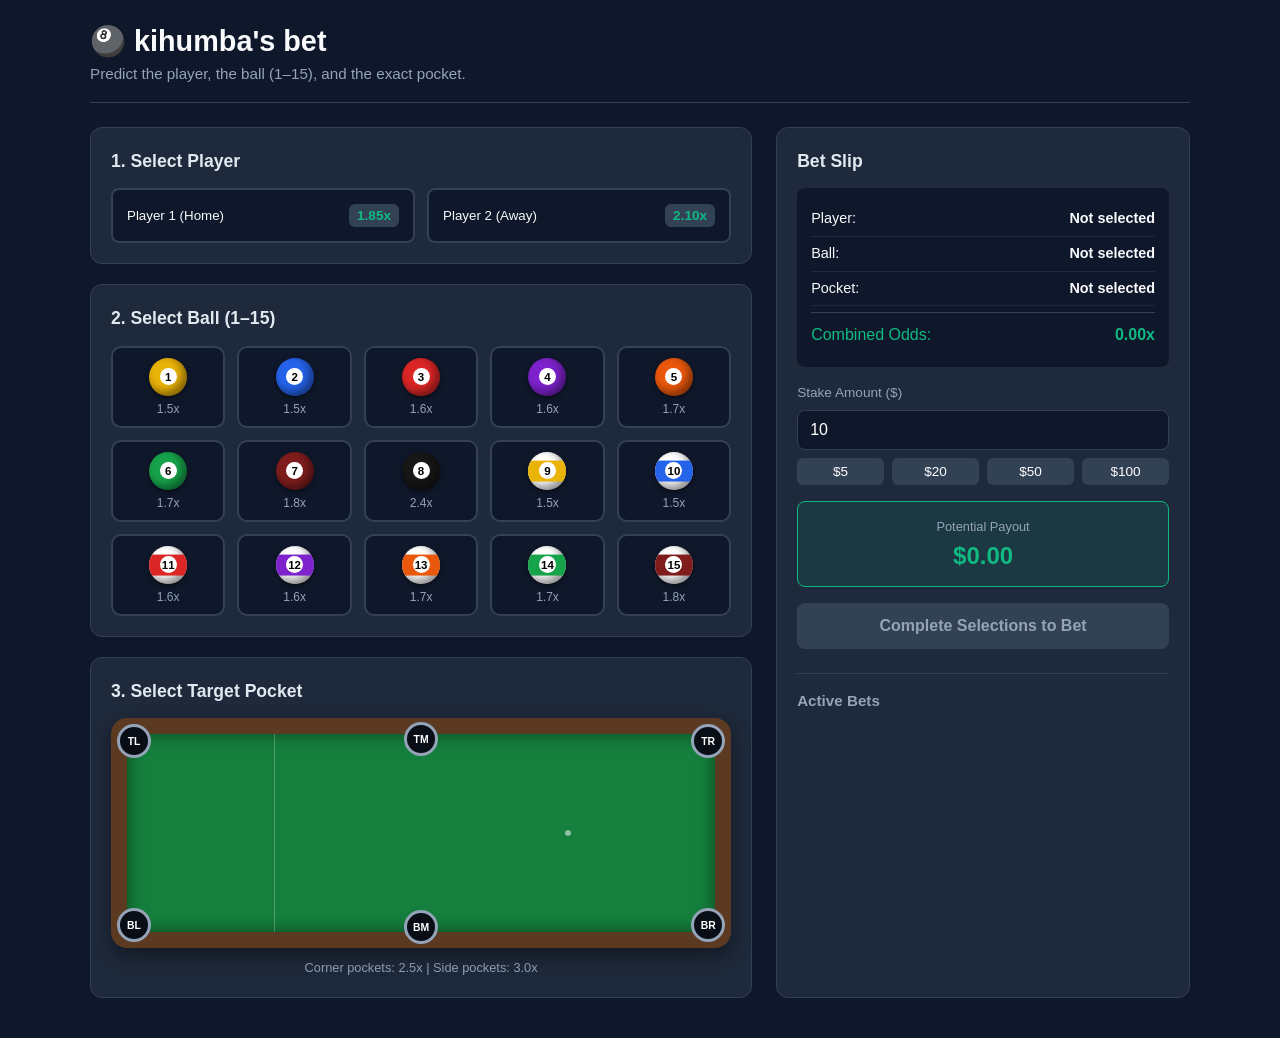
==== bet.html @ ec8fd5ef "kihumba's billiards 2.0.0/betting" ====
<!DOCTYPE html>
<html lang="en">
<head>
  <meta charset="UTF-8" />
  <meta name="viewport" content="width=device-width, initial-scale=1.0" />
  <title>8-Ball Prop Betting</title>
  <link rel="stylesheet" href="style.css" />
</head>
<body>
  <div class="app-container">
    <header>
      <h1>🎱 kihumba's bet</h1>
      <p>Predict the player, the ball (1–15), and the exact pocket.</p>
    </header>

    <main class="betting-grid">
      <!-- Left Column: Selections -->
      <section class="selection-panel">
        <!-- Step 1: Player Selection -->
        <div class="card">
          <h2>1. Select Player</h2>
          <div class="player-options" id="player-options">
            <button type="button" class="player-btn" data-player="Player 1" data-odds="1.85">
              <span class="player-name">Player 1 (Home)</span>
              <span class="odds-badge">1.85x</span>
            </button>
            <button type="button" class="player-btn" data-player="Player 2" data-odds="2.10">
              <span class="player-name">Player 2 (Away)</span>
              <span class="odds-badge">2.10x</span>
            </button>
          </div>
        </div>

        <!-- Step 2: Ball Selection (1-15) -->
        <div class="card">
          <h2>2. Select Ball (1–15)</h2>
          <div class="ball-grid" id="ball-grid">
            <!-- Balls 1-15 generated via JS -->
          </div>
        </div>

        <!-- Step 3: Pocket Selection -->
        <div class="card">
          <h2>3. Select Target Pocket</h2>
          <div class="pool-table">
            <div class="table-felt">
              <div class="center-spot"></div>
              <div class="head-string"></div>
            </div>
            <!-- 6 Pockets -->
            <button type="button" class="pocket top-left" data-pocket="Top Left" data-odds="2.5">TL</button>
            <button type="button" class="pocket top-middle" data-pocket="Top Middle" data-odds="3.0">TM</button>
            <button type="button" class="pocket top-right" data-pocket="Top Right" data-odds="2.5">TR</button>
            <button type="button" class="pocket bottom-left" data-pocket="Bottom Left" data-odds="2.5">BL</button>
            <button type="button" class="pocket bottom-middle" data-pocket="Bottom Middle" data-odds="3.0">BM</button>
            <button type="button" class="pocket bottom-right" data-pocket="Bottom Right" data-odds="2.5">BR</button>
          </div>
          <p class="hint">Corner pockets: 2.5x | Side pockets: 3.0x</p>
        </div>
      </section>

      <!-- Right Column: Bet Slip -->
      <aside class="bet-slip card">
        <h2>Bet Slip</h2>
        <div class="slip-details">
          <div class="slip-row">
            <span>Player:</span>
            <strong id="summary-player">Not selected</strong>
          </div>
          <div class="slip-row">
            <span>Ball:</span>
            <strong id="summary-ball">Not selected</strong>
          </div>
          <div class="slip-row">
            <span>Pocket:</span>
            <strong id="summary-pocket">Not selected</strong>
          </div>
          <div class="slip-row highlight">
            <span>Combined Odds:</span>
            <strong id="summary-odds">0.00x</strong>
          </div>
        </div>

        <div class="stake-control">
          <label for="stake-input">Stake Amount ($)</label>
          <input type="number" id="stake-input" min="1" step="1" value="10" placeholder="Enter stake" />
          <div class="quick-stakes">
            <button type="button" class="quick-btn" data-amount="5">$5</button>
            <button type="button" class="quick-btn" data-amount="20">$20</button>
            <button type="button" class="quick-btn" data-amount="50">$50</button>
            <button type="button" class="quick-btn" data-amount="100">$100</button>
          </div>
        </div>

        <div class="payout-box">
          <span>Potential Payout</span>
          <div class="payout-amount" id="potential-payout">$0.00</div>
        </div>

        <button type="button" id="place-bet-btn" class="submit-btn" disabled>
          Complete Selections to Bet
        </button>

        <div id="bet-history" class="bet-history">
          <h3>Active Bets</h3>
          <ul id="history-list"></ul>
        </div>
      </aside>
    </main>
  </div>

  <script src="script.js"></script>
</body>
</html>
---- style.css ----
:root {
  --bg-dark: #0f172a;
  --card-bg: #1e293b;
  --border: #334155;
  --text-main: #f8fafc;
  --text-muted: #94a3b8;
  --accent: #10b981;
  --accent-hover: #059669;
  --table-wood: #5c3a21;
  --table-felt: #15803d;
}

* {
  box-sizing: border-box;
  margin: 0;
  padding: 0;
  font-family: -apple-system, BlinkMacSystemFont, "Segoe UI", Roboto, sans-serif;
}

body {
  background-color: var(--bg-dark);
  color: var(--text-main);
  padding: 20px;
  line-height: 1.5;
}

.app-container {
  max-width: 1100px;
  margin: 0 auto;
}

header {
  margin-bottom: 24px;
  border-bottom: 1px solid var(--border);
  padding-bottom: 16px;
}

header h1 {
  font-size: 1.8rem;
}

header p {
  color: var(--text-muted);
  font-size: 0.95rem;
}

.betting-grid {
  display: grid;
  grid-template-columns: 1.6fr 1fr;
  gap: 24px;
}

@media (max-width: 820px) {
  .betting-grid {
    grid-template-columns: 1fr;
  }
}

.card {
  background: var(--card-bg);
  border: 1px solid var(--border);
  border-radius: 12px;
  padding: 20px;
  margin-bottom: 20px;
}

h2 {
  font-size: 1.1rem;
  margin-bottom: 14px;
  color: #e2e8f0;
}

/* Player Buttons */
.player-options {
  display: grid;
  grid-template-columns: 1fr 1fr;
  gap: 12px;
}

.player-btn {
  background: #0f172a;
  border: 2px solid var(--border);
  color: var(--text-main);
  padding: 14px;
  border-radius: 8px;
  cursor: pointer;
  display: flex;
  justify-content: space-between;
  align-items: center;
  transition: all 0.2s;
}

.player-btn:hover {
  border-color: var(--accent);
}

.player-btn.selected {
  border-color: var(--accent);
  background: rgba(16, 185, 129, 0.15);
}

.odds-badge {
  background: #334155;
  padding: 4px 8px;
  border-radius: 6px;
  font-weight: bold;
  font-size: 0.85rem;
  color: var(--accent);
}

/* Pool Balls Grid */
.ball-grid {
  display: grid;
  grid-template-columns: repeat(5, 1fr);
  gap: 12px;
}

.ball-btn {
  background: #0f172a;
  border: 2px solid var(--border);
  border-radius: 10px;
  padding: 10px 6px;
  cursor: pointer;
  display: flex;
  flex-direction: column;
  align-items: center;
  gap: 6px;
  color: var(--text-main);
  transition: transform 0.15s, border-color 0.2s;
}

.ball-btn:hover {
  transform: translateY(-2px);
  border-color: #64748b;
}

.ball-btn.selected {
  border-color: var(--accent);
  background: rgba(16, 185, 129, 0.15);
}

.ball-graphic {
  width: 38px;
  height: 38px;
  border-radius: 50%;
  display: flex;
  align-items: center;
  justify-content: center;
  position: relative;
  box-shadow: inset -4px -4px 8px rgba(0, 0, 0, 0.45), 0 2px 4px rgba(0, 0, 0, 0.5);
  overflow: hidden;
}

/* Stripe styling for balls 9-15 */
.ball-graphic.striped {
  background: #ffffff !important;
}

.ball-graphic.striped::before {
  content: "";
  position: absolute;
  width: 100%;
  height: 55%;
  background: var(--stripe-color);
  top: 50%;
  transform: translateY(-50%);
}

.ball-number {
  width: 17px;
  height: 17px;
  background: #fff;
  color: #000;
  border-radius: 50%;
  font-size: 0.72rem;
  font-weight: 800;
  display: flex;
  align-items: center;
  justify-content: center;
  z-index: 1;
}

.ball-odds {
  font-size: 0.75rem;
  color: var(--text-muted);
}

/* Pool Table Graphic */
.pool-table {
  position: relative;
  width: 100%;
  height: 230px;
  background: var(--table-wood);
  border-radius: 16px;
  padding: 16px;
  box-shadow: 0 8px 20px rgba(0, 0, 0, 0.4);
}

.table-felt {
  width: 100%;
  height: 100%;
  background: var(--table-felt);
  border-radius: 8px;
  position: relative;
  box-shadow: inset 0 0 18px rgba(0, 0, 0, 0.5);
}

.head-string {
  position: absolute;
  left: 25%;
  top: 0;
  bottom: 0;
  width: 1px;
  background: rgba(255, 255, 255, 0.25);
}

.center-spot {
  position: absolute;
  left: 75%;
  top: 50%;
  width: 6px;
  height: 6px;
  background: rgba(255, 255, 255, 0.5);
  border-radius: 50%;
  transform: translate(-50%, -50%);
}

.pocket {
  position: absolute;
  width: 34px;
  height: 34px;
  border-radius: 50%;
  background: #090d16;
  border: 3px solid #94a3b8;
  color: #fff;
  font-size: 0.65rem;
  font-weight: bold;
  cursor: pointer;
  transition: all 0.2s;
  z-index: 2;
}

.pocket:hover {
  transform: scale(1.15);
  border-color: var(--accent);
}

.pocket.selected {
  background: var(--accent);
  color: #000;
  border-color: #fff;
  box-shadow: 0 0 14px var(--accent);
}

.top-left { top: 6px; left: 6px; }
.top-middle { top: 4px; left: 50%; transform: translateX(-50%); }
.top-middle:hover { transform: translateX(-50%) scale(1.15); }
.top-right { top: 6px; right: 6px; }
.bottom-left { bottom: 6px; left: 6px; }
.bottom-middle { bottom: 4px; left: 50%; transform: translateX(-50%); }
.bottom-middle:hover { transform: translateX(-50%) scale(1.15); }
.bottom-right { bottom: 6px; right: 6px; }

.hint {
  font-size: 0.8rem;
  color: var(--text-muted);
  margin-top: 10px;
  text-align: center;
}

/* Bet Slip */
.slip-details {
  background: #0f172a;
  border-radius: 8px;
  padding: 14px;
  margin-bottom: 16px;
}

.slip-row {
  display: flex;
  justify-content: space-between;
  padding: 6px 0;
  border-bottom: 1px solid #1e293b;
  font-size: 0.9rem;
}

.slip-row:last-child {
  border-bottom: none;
}

.slip-row.highlight {
  margin-top: 6px;
  padding-top: 10px;
  border-top: 1px solid var(--border);
  color: var(--accent);
  font-size: 1rem;
}

.stake-control label {
  display: block;
  font-size: 0.85rem;
  color: var(--text-muted);
  margin-bottom: 6px;
}

.stake-control input {
  width: 100%;
  padding: 10px 12px;
  border-radius: 8px;
  border: 1px solid var(--border);
  background: #0f172a;
  color: #fff;
  font-size: 1rem;
  margin-bottom: 8px;
}

.quick-stakes {
  display: grid;
  grid-template-columns: repeat(4, 1fr);
  gap: 8px;
  margin-bottom: 16px;
}

.quick-btn {
  background: #334155;
  border: none;
  color: #fff;
  padding: 6px;
  border-radius: 6px;
  cursor: pointer;
  font-size: 0.85rem;
}

.quick-btn:hover {
  background: #475569;
}

.payout-box {
  background: rgba(16, 185, 129, 0.1);
  border: 1px solid var(--accent);
  border-radius: 8px;
  padding: 12px;
  text-align: center;
  margin-bottom: 16px;
}

.payout-box span {
  font-size: 0.8rem;
  color: var(--text-muted);
}

.payout-amount {
  font-size: 1.5rem;
  font-weight: 800;
  color: var(--accent);
}

.submit-btn {
  width: 100%;
  padding: 14px;
  border: none;
  border-radius: 8px;
  background: var(--accent);
  color: #052e16;
  font-weight: 800;
  font-size: 1rem;
  cursor: pointer;
  transition: background 0.2s;
}

.submit-btn:disabled {
  background: #334155;
  color: #94a3b8;
  cursor: not-allowed;
}

.submit-btn:not(:disabled):hover {
  background: var(--accent-hover);
  color: #fff;
}

.bet-history {
  margin-top: 24px;
  border-top: 1px solid var(--border);
  padding-top: 16px;
}

.bet-history h3 {
  font-size: 0.95rem;
  margin-bottom: 10px;
  color: var(--text-muted);
}

#history-list {
  list-style: none;
  display: flex;
  flex-direction: column;
  gap: 8px;
  max-height: 200px;
  overflow-y: auto;
}

.history-item {
  background: #0f172a;
  padding: 10px;
  border-radius: 6px;
  font-size: 0.82rem;
  border-left: 3px solid var(--accent);
}
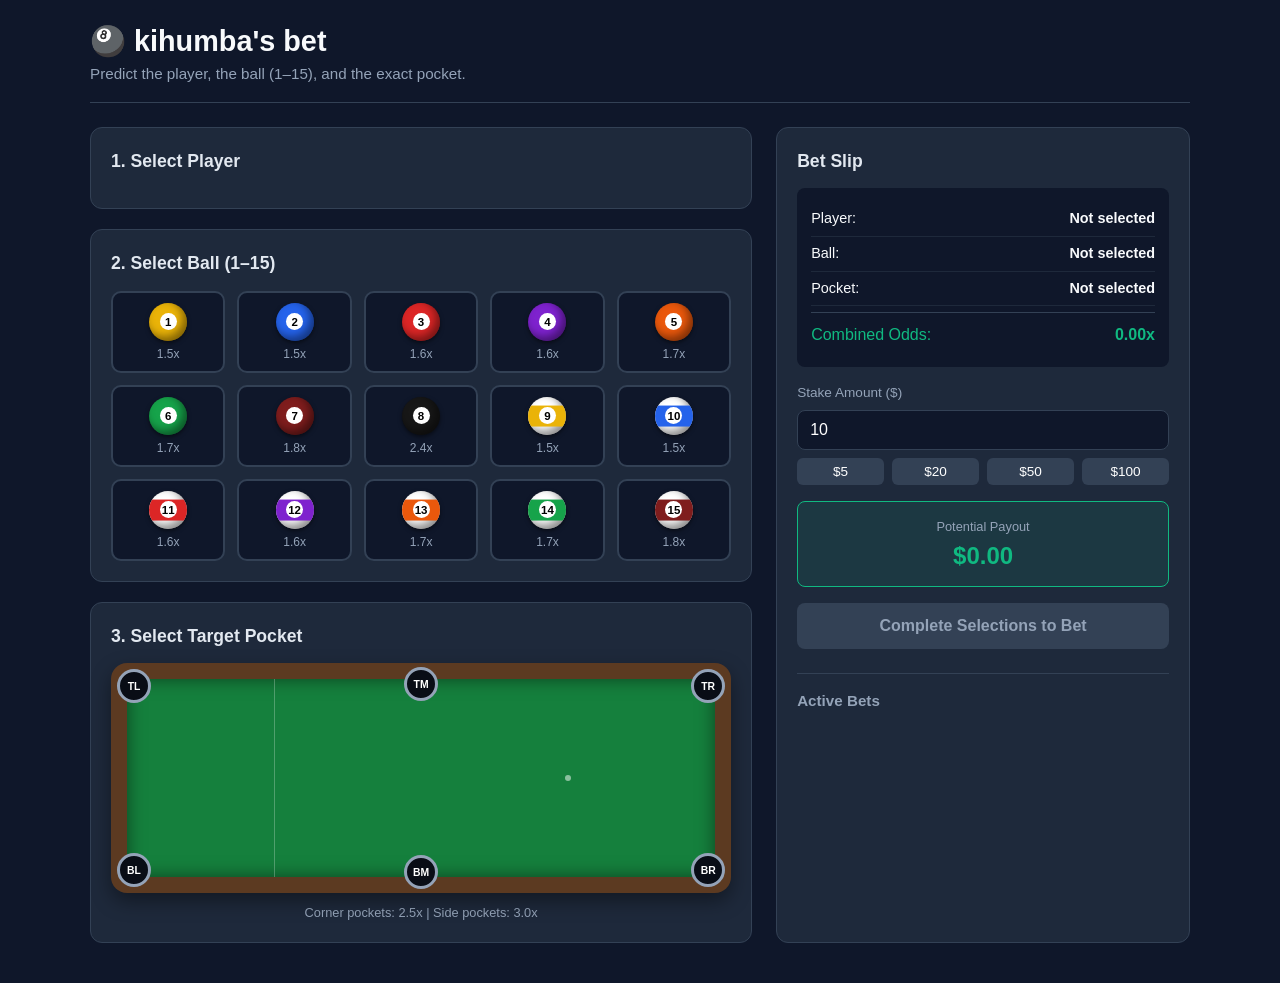
==== commit 00302fa4: "player buttons injected dynamically by js based on no of players" ====
--- a/bet.html
+++ b/bet.html
@@ -17,19 +17,12 @@
       <!-- Left Column: Selections -->
       <section class="selection-panel">
         <!-- Step 1: Player Selection -->
-        <div class="card">
-          <h2>1. Select Player</h2>
-          <div class="player-options" id="player-options">
-            <button type="button" class="player-btn" data-player="Player 1" data-odds="1.85">
-              <span class="player-name">Player 1 (Home)</span>
-              <span class="odds-badge">1.85x</span>
-            </button>
-            <button type="button" class="player-btn" data-player="Player 2" data-odds="2.10">
-              <span class="player-name">Player 2 (Away)</span>
-              <span class="odds-badge">2.10x</span>
-            </button>
-          </div>
-        </div>
+    <div class="card">
+      <h2>1. Select Player</h2>
+      <div class="player-options" id="player-options">
+        <!-- Buttons will be injected here dynamically -->
+      </div>
+    </div>
 
         <!-- Step 2: Ball Selection (1-15) -->
         <div class="card">
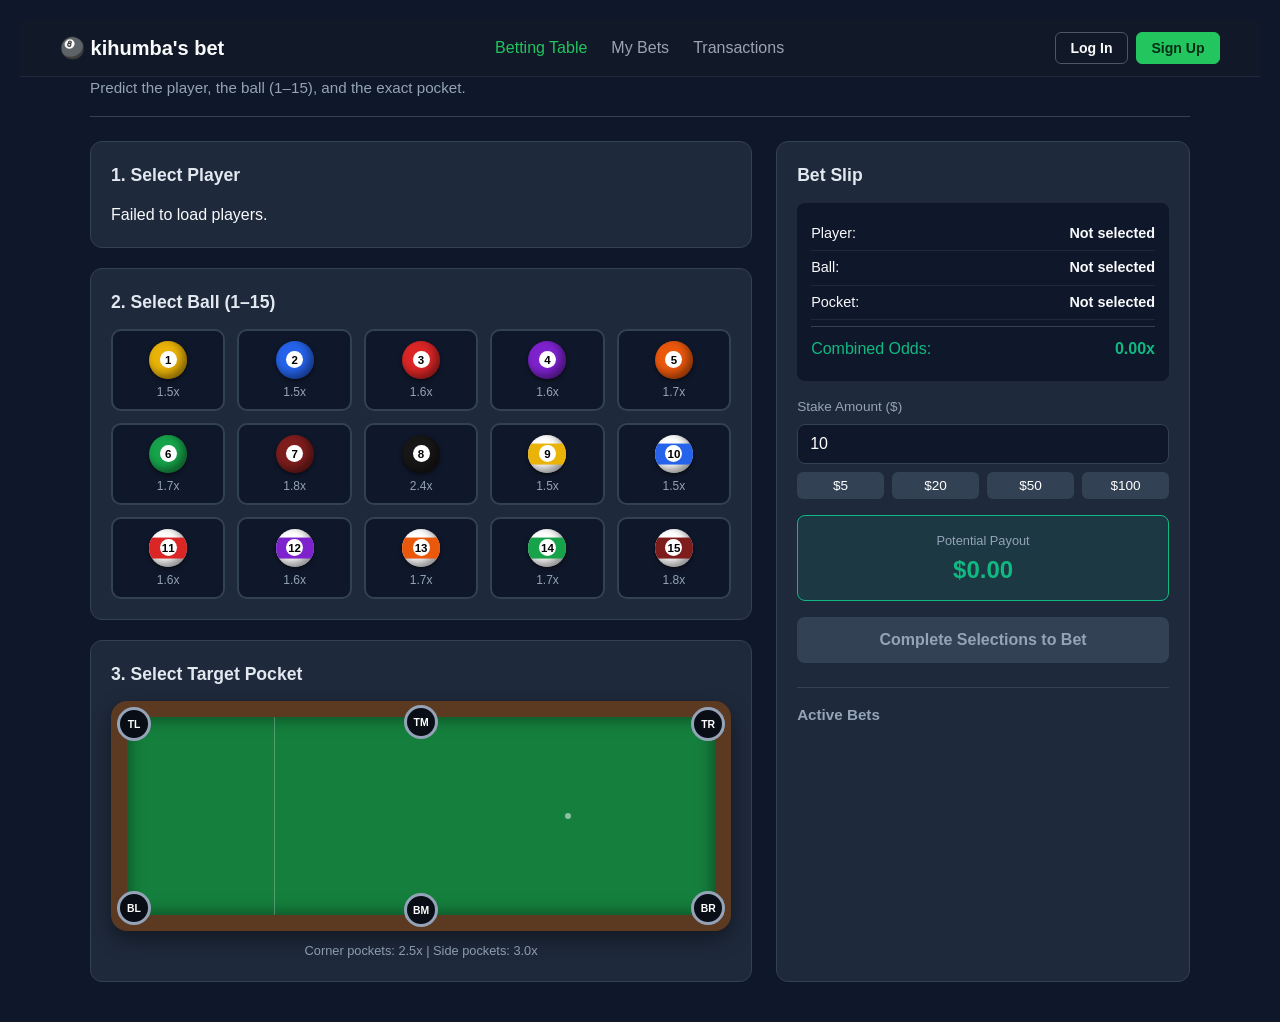
==== commit 63ed2b67: "account creation and authentication" ====
--- a/bet.html
+++ b/bet.html
@@ -4,12 +4,83 @@
   <meta charset="UTF-8" />
   <meta name="viewport" content="width=device-width, initial-scale=1.0" />
   <title>8-Ball Prop Betting</title>
-  <link rel="stylesheet" href="style.css" />
+  <link rel="stylesheet" href="style.css?v=2" />
+
 </head>
 <body>
+
+<!-- Top Navigation Bar -->
+  <nav class="navbar">
+    <div class="nav-container">
+      <a href="#" class="nav-brand">🎱 kihumba's bet</a>
+
+      <!-- Desktop Menu Links -->
+      <ul class="nav-links" id="nav-links">
+        <li><a href="#" class="active">Betting Table</a></li>
+        <li><a href="#bet-history">My Bets</a></li>
+        <li><a href="#" id="nav-transactions">Transactions</a></li>
+      </ul>
+
+      <!-- Right Controls: Wallet & Auth/Profile -->
+      <div class="nav-actions">
+        <!-- Shown when LOGGED IN -->
+        <div class="user-controls hidden" id="user-controls">
+          <div class="wallet-pill">
+            <span class="wallet-label">Balance:</span>
+            <strong id="wallet-balance">$0.00</strong>
+            <button type="button" class="deposit-btn" id="open-deposit-btn" title="Deposit Funds">+</button>
+          </div>
+
+          <div class="profile-dropdown">
+            <button type="button" class="profile-btn" id="profile-menu-btn">
+              <span class="avatar" id="user-avatar">U</span>
+              <span class="username" id="nav-username">User</span>
+              <span class="chevron">▾</span>
+            </button>
+            <div class="dropdown-menu hidden" id="profile-dropdown-menu">
+              <a href="#" id="menu-profile">My Profile</a>
+              <a href="#" id="menu-deposit">Deposit / Withdraw</a>
+              <hr />
+              <button type="button" id="logout-btn" class="logout-item">Log Out</button>
+            </div>
+          </div>
+        </div>
+
+        <!-- Shown when LOGGED OUT -->
+        <div class="guest-controls" id="guest-controls">
+          <button type="button" class="btn-outline" id="open-login-btn">Log In</button>
+          <button type="button" class="btn-primary" id="open-signup-btn">Sign Up</button>
+        </div>
+
+        <!-- Mobile Hamburger Button -->
+        <button type="button" class="hamburger" id="hamburger-btn" aria-label="Toggle Menu">
+          <span></span>
+          <span></span>
+          <span></span>
+        </button>
+      </div>
+    </div>
+
+    <!-- Mobile Slide-Down Drawer -->
+    <div class="mobile-menu hidden" id="mobile-menu">
+      <a href="#" class="active">Betting Table</a>
+      <a href="#bet-history">My Bets</a>
+      <a href="#" class="mobile-transactions">Transactions</a>
+      <hr />
+      <div class="mobile-auth-section" id="mobile-guest-links">
+        <button type="button" class="btn-outline full-width" id="mobile-login-btn">Log In</button>
+        <button type="button" class="btn-primary full-width" id="mobile-signup-btn">Sign Up</button>
+      </div>
+      <div class="mobile-user-section hidden" id="mobile-user-links">
+        <a href="#">My Profile</a>
+        <a href="#">Deposit / Withdraw</a>
+        <button type="button" class="logout-item full-width" id="mobile-logout-btn">Log Out</button>
+      </div>
+    </div>
+  </nav>
+
   <div class="app-container">
     <header>
-      <h1>🎱 kihumba's bet</h1>
       <p>Predict the player, the ball (1–15), and the exact pocket.</p>
     </header>
 
@@ -102,6 +173,56 @@
     </main>
   </div>
 
+  <!-- Auth Modal (Login & Sign Up) -->
+  <div class="modal-overlay hidden" id="auth-modal">
+    <div class="modal-card">
+      <button type="button" class="modal-close" id="close-auth-modal">&times;</button>
+      
+      <div class="auth-tabs">
+        <button type="button" class="auth-tab active" data-tab="login">Log In</button>
+        <button type="button" class="auth-tab" data-tab="signup">Create Account</button>
+      </div>
+
+      <!-- Login Form -->
+      <form id="login-form" class="auth-form">
+        <div class="form-group">
+          <label for="login-email">Email or Username</label>
+          <input type="text" id="login-email" required placeholder="Enter email or username" />
+        </div>
+        <div class="form-group">
+          <label for="login-password">Password</label>
+          <input type="password" id="login-password" required placeholder="••••••••" />
+        </div>
+        <p class="form-error hidden" id="login-error"></p>
+        <button type="submit" class="submit-btn">Log In</button>
+      </form>
+
+      <!-- Sign Up Form -->
+      <form id="signup-form" class="auth-form hidden">
+        <div class="form-group">
+          <label for="signup-username">Username</label>
+          <input type="text" id="signup-username" required placeholder="Choose a username" />
+        </div>
+        <div class="form-group">
+  <label for="signup-phone">Phone Number</label>
+  <input type="tel" id="signup-phone" required placeholder="e.g. 0712345678" />
+</div>
+
+        <div class="form-group">
+          <label for="signup-email">Email</label>
+          <input type="email" id="signup-email" required placeholder="you@example.com" />
+        </div>
+        <div class="form-group">
+          <label for="signup-password">Password</label>
+          <input type="password" id="signup-password" required minlength="6" placeholder="Min. 6 characters" />
+        </div>
+        <p class="form-error hidden" id="signup-error"></p>
+        <button type="submit" class="submit-btn">Create Account</button>
+      </form>
+    </div>
+  </div>
+
+
   <script src="script.js"></script>
 </body>
 </html>
--- a/style.css
+++ b/style.css
@@ -407,3 +407,343 @@
   font-size: 0.82rem;
   border-left: 3px solid var(--accent);
 }
+
+/* Utility */
+.hidden {
+  display: none !important;
+}
+
+/* Top Navbar */
+.navbar {
+  background: #111827;
+  border-bottom: 1px solid #1f2937;
+  position: sticky;
+  top: 0;
+  z-index: 100;
+}
+
+.nav-container {
+  max-width: 1200px;
+  margin: 0 auto;
+  padding: 0.75rem 1.25rem;
+  display: flex;
+  align-items: center;
+  justify-content: space-between;
+  gap: 1rem;
+}
+
+.nav-brand {
+  font-size: 1.25rem;
+  font-weight: 700;
+  color: #f9fafb;
+  text-decoration: none;
+  white-space: nowrap;
+}
+
+.nav-links {
+  display: flex;
+  list-style: none;
+  gap: 1.5rem;
+  margin: 0;
+  padding: 0;
+}
+
+.nav-links a {
+  color: #9ca3af;
+  text-decoration: none;
+  font-weight: 500;
+  transition: color 0.2s;
+}
+
+.nav-links a:hover,
+.nav-links a.active {
+  color: #22c55e;
+}
+
+.nav-actions {
+  display: flex;
+  align-items: center;
+  gap: 0.75rem;
+}
+
+/* Wallet Pill */
+.user-controls {
+  display: flex;
+  align-items: center;
+  gap: 0.75rem;
+}
+
+.wallet-pill {
+  display: flex;
+  align-items: center;
+  gap: 0.45rem;
+  background: #1f2937;
+  border: 1px solid #374151;
+  padding: 0.35rem 0.65rem;
+  border-radius: 999px;
+  font-size: 0.9rem;
+  color: #f9fafb;
+}
+
+.wallet-label {
+  color: #9ca3af;
+  font-size: 0.8rem;
+}
+
+.deposit-btn {
+  background: #22c55e;
+  color: #052e16;
+  border: none;
+  width: 22px;
+  height: 22px;
+  border-radius: 50%;
+  font-weight: 700;
+  cursor: pointer;
+  display: grid;
+  place-items: center;
+}
+
+/* Profile Dropdown */
+.profile-dropdown {
+  position: relative;
+}
+
+.profile-btn {
+  display: flex;
+  align-items: center;
+  gap: 0.5rem;
+  background: #1f2937;
+  border: 1px solid #374151;
+  color: #f9fafb;
+  padding: 0.35rem 0.7rem;
+  border-radius: 8px;
+  cursor: pointer;
+}
+
+.avatar {
+  width: 24px;
+  height: 24px;
+  border-radius: 50%;
+  background: #2563eb;
+  color: #fff;
+  font-size: 0.8rem;
+  font-weight: 700;
+  display: grid;
+  place-items: center;
+}
+
+.dropdown-menu {
+  position: absolute;
+  right: 0;
+  top: calc(100% + 0.5rem);
+  background: #1f2937;
+  border: 1px solid #374151;
+  border-radius: 8px;
+  min-width: 170px;
+  padding: 0.4rem 0;
+  box-shadow: 0 10px 25px rgba(0, 0, 0, 0.4);
+  z-index: 120;
+}
+
+.dropdown-menu a,
+.dropdown-menu button {
+  display: block;
+  width: 100%;
+  text-align: left;
+  background: none;
+  border: none;
+  color: #e5e7eb;
+  padding: 0.55rem 1rem;
+  font-size: 0.9rem;
+  text-decoration: none;
+  cursor: pointer;
+}
+
+.dropdown-menu a:hover,
+.dropdown-menu button:hover {
+  background: #374151;
+}
+
+.dropdown-menu hr {
+  border: none;
+  border-top: 1px solid #374151;
+  margin: 0.35rem 0;
+}
+
+.logout-item {
+  color: #f87171 !important;
+}
+
+/* Guest Auth Buttons */
+.guest-controls {
+  display: flex;
+  gap: 0.5rem;
+}
+
+.btn-outline,
+.btn-primary {
+  padding: 0.45rem 0.9rem;
+  border-radius: 6px;
+  font-weight: 600;
+  font-size: 0.88rem;
+  cursor: pointer;
+}
+
+.btn-outline {
+  background: transparent;
+  border: 1px solid #4b5563;
+  color: #f9fafb;
+}
+
+.btn-primary {
+  background: #22c55e;
+  border: 1px solid #22c55e;
+  color: #052e16;
+}
+
+/* Hamburger Button */
+.hamburger {
+  display: none;
+  flex-direction: column;
+  justify-content: space-between;
+  width: 26px;
+  height: 19px;
+  background: transparent;
+  border: none;
+  cursor: pointer;
+  padding: 0;
+}
+
+.hamburger span {
+  display: block;
+  height: 2.5px;
+  width: 100%;
+  background: #f9fafb;
+  border-radius: 2px;
+  transition: transform 0.25s, opacity 0.25s;
+}
+
+/* Mobile Drawer */
+.mobile-menu {
+  background: #111827;
+  border-top: 1px solid #1f2937;
+  padding: 1rem 1.25rem;
+  display: flex;
+  flex-direction: column;
+  gap: 0.75rem;
+}
+
+.mobile-menu a {
+  color: #e5e7eb;
+  text-decoration: none;
+  padding: 0.4rem 0;
+  font-weight: 500;
+}
+
+.mobile-menu hr {
+  border: none;
+  border-top: 1px solid #1f2937;
+  width: 100%;
+}
+
+.full-width {
+  width: 100%;
+  margin-bottom: 0.5rem;
+}
+
+/* Auth Modal */
+.modal-overlay {
+  position: fixed;
+  inset: 0;
+  background: rgba(0, 0, 0, 0.72);
+  display: grid;
+  place-items: center;
+  padding: 1rem;
+  z-index: 200;
+}
+
+.modal-card {
+  background: #1f2937;
+  border: 1px solid #374151;
+  border-radius: 12px;
+  width: 100%;
+  max-width: 400px;
+  padding: 1.5rem;
+  position: relative;
+  color: #f9fafb;
+}
+
+.modal-close {
+  position: absolute;
+  top: 0.75rem;
+  right: 1rem;
+  background: none;
+  border: none;
+  color: #9ca3af;
+  font-size: 1.5rem;
+  cursor: pointer;
+}
+
+.auth-tabs {
+  display: flex;
+  gap: 0.5rem;
+  margin-bottom: 1.25rem;
+  border-bottom: 1px solid #374151;
+}
+
+.auth-tab {
+  flex: 1;
+  background: none;
+  border: none;
+  border-bottom: 2px solid transparent;
+  color: #9ca3af;
+  padding: 0.6rem;
+  font-weight: 600;
+  cursor: pointer;
+}
+
+.auth-tab.active {
+  color: #22c55e;
+  border-bottom-color: #22c55e;
+}
+
+.form-group {
+  margin-bottom: 1rem;
+}
+
+.form-group label {
+  display: block;
+  font-size: 0.85rem;
+  color: #d1d5db;
+  margin-bottom: 0.35rem;
+}
+
+.form-group input {
+  width: 100%;
+  padding: 0.6rem 0.75rem;
+  border-radius: 6px;
+  border: 1px solid #4b5563;
+  background: #111827;
+  color: #f9fafb;
+  box-sizing: border-box;
+}
+
+.form-error {
+  color: #f87171;
+  font-size: 0.85rem;
+  margin-bottom: 0.75rem;
+}
+
+/* Mobile Breakpoint */
+@media (max-width: 768px) {
+  .nav-links,
+  .guest-controls,
+  .profile-dropdown,
+  .wallet-label {
+    display: none;
+  }
+
+  .hamburger {
+    display: flex;
+  }
+}
